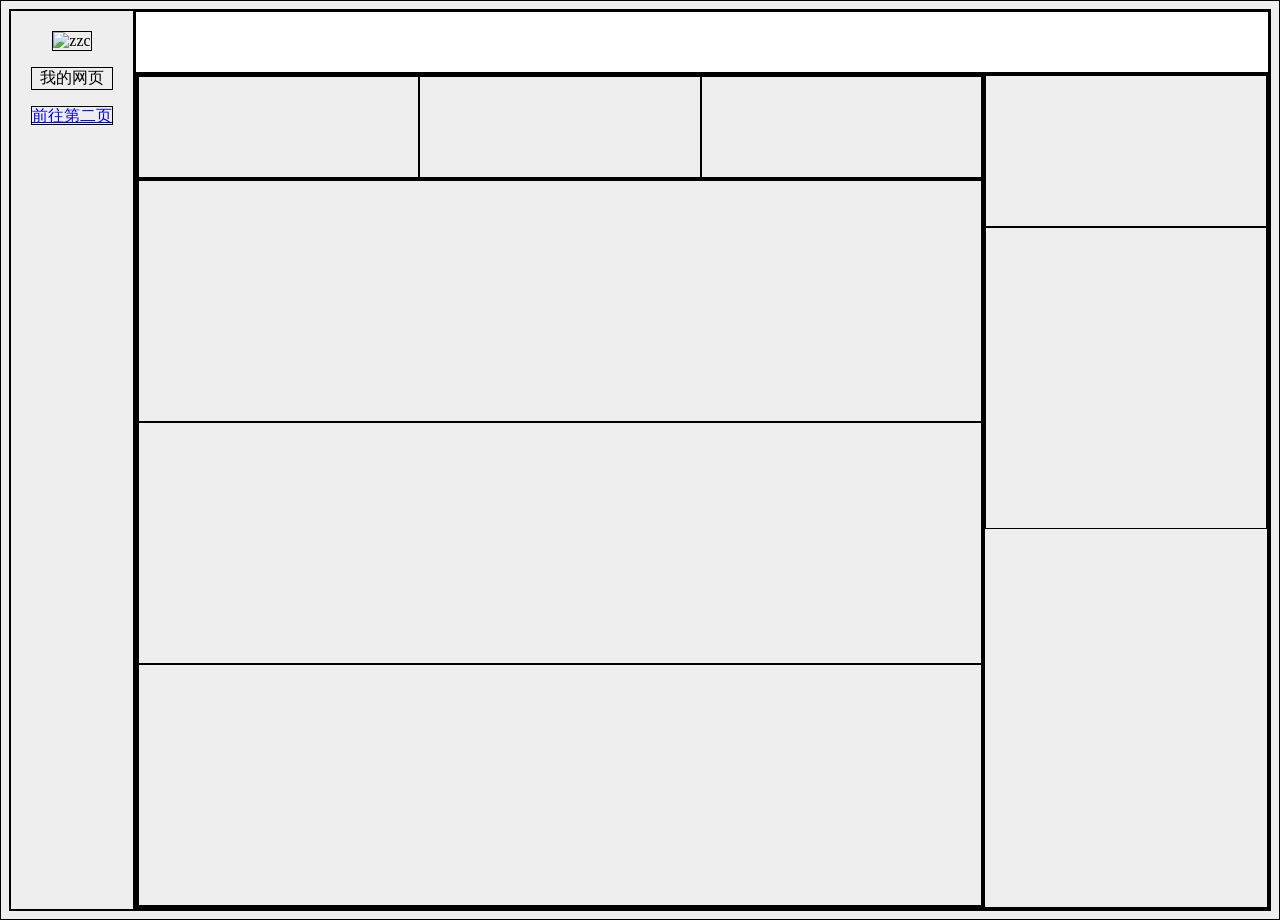
==== index.html @ 5f850999 "Update index.html" ====
<!--
 * @Author: YZXHSY 251220155@smail.nju.edu.cn
 * @Date: 2026-02-14 17:39:37
 * @LastEditors: YZXHSY 251220155@smail.nju.edu.cn
 * @LastEditTime: 2026-02-18 14:46:13
 * @FilePath: \my_website\index.html
 * @Description: 这是默认设置,请设置`customMade`, 打开koroFileHeader查看配置 进行设置: https://github.com/OBKoro1/koro1FileHeader/wiki/%E9%85%8D%E7%BD%AE
-->
<!doctype html>
<!--doc type-->
<html lang="ch-CN">
  <!--main language-->
  <head>
    <meta charset="UTF-8" />
    <meta name="viewport" content="width=device-width, initial-scale=1.0" />
    <title>Document</title>
    <style>
      body {
        height: 100vh;
        display: flex;
        background-color: #eee;
        font-size: medium;
      }
      * {
        border: 1px solid black;
      }
      .flex {
        display: flex;
      }
      .flex1 {
        flex: 1;
      }
      .column {
        flex-direction: column;
      }
      .row {
        flex-direction: row;
      }
      .white {
        background-color: #fff;
      }
      .mg8 {
        margin: 8;
      }
      .mgr8 {
        margin-right: 8;
      }
      .mgt8 {
        margin-top: 8;
      }
      #one {
        color: red;
        font-size: medium;
      }
      .my_style {
        color: black;
        font-size: x-large;
      }
    </style>
  </head>
  <body class="flex">
    <div style="text-align: center; padding: 20px" class="while">
      <!--侧边栏-->
      <img
        src="pic/my_im
      age.webp"
        alt="zzc"
        width="111px"
        height="111px"
      />
      <p>我的网页</p>
      <a href="/new_page.html"> 前往第二页</a>
    </div>

    <div class="flex1 flex column">
      <!--主界面-->
      <div style="height: 60px" class="white"><!--头部栏--></div>
      <div class="flex flex1">
        <div style="flex: 3" class="flex column">
          <!--左区要规定为flex底下才能用flex分配-->
          <!--左区-->
          <div class="flex mg8">
            <!--数据块-->
            <div class="flex flex1" style="height: 100px"></div>
            <div class="flex flex1" style="height: 100px"></div>
            <div class="flex flex1" style="height: 100px"></div>
          </div>
          <div class="flex flex1 column mg8">
            <!--列表区-->
            <div class="flex flex1"></div>
            <div class="flex flex1"></div>
            <div class="flex flex1"></div>
          </div>
        </div>
        <div style="flex: 1">
          <!--右区-->
          <div style="height: 150px" class="column">
            <!--提示区-->
          </div>
          <div style="height: 300px" class="column">
            <!--消息区-->
          </div>
        </div>
      </div>
    </div>
  </body>
</html>
<!--在 HTML 中，class属性可以同时写多个类名，
只需要用空格隔开即可。浏览器会把这三个类的样式规则叠加应用到这个元素上。-->
<!--横向默认，不用特别写-->
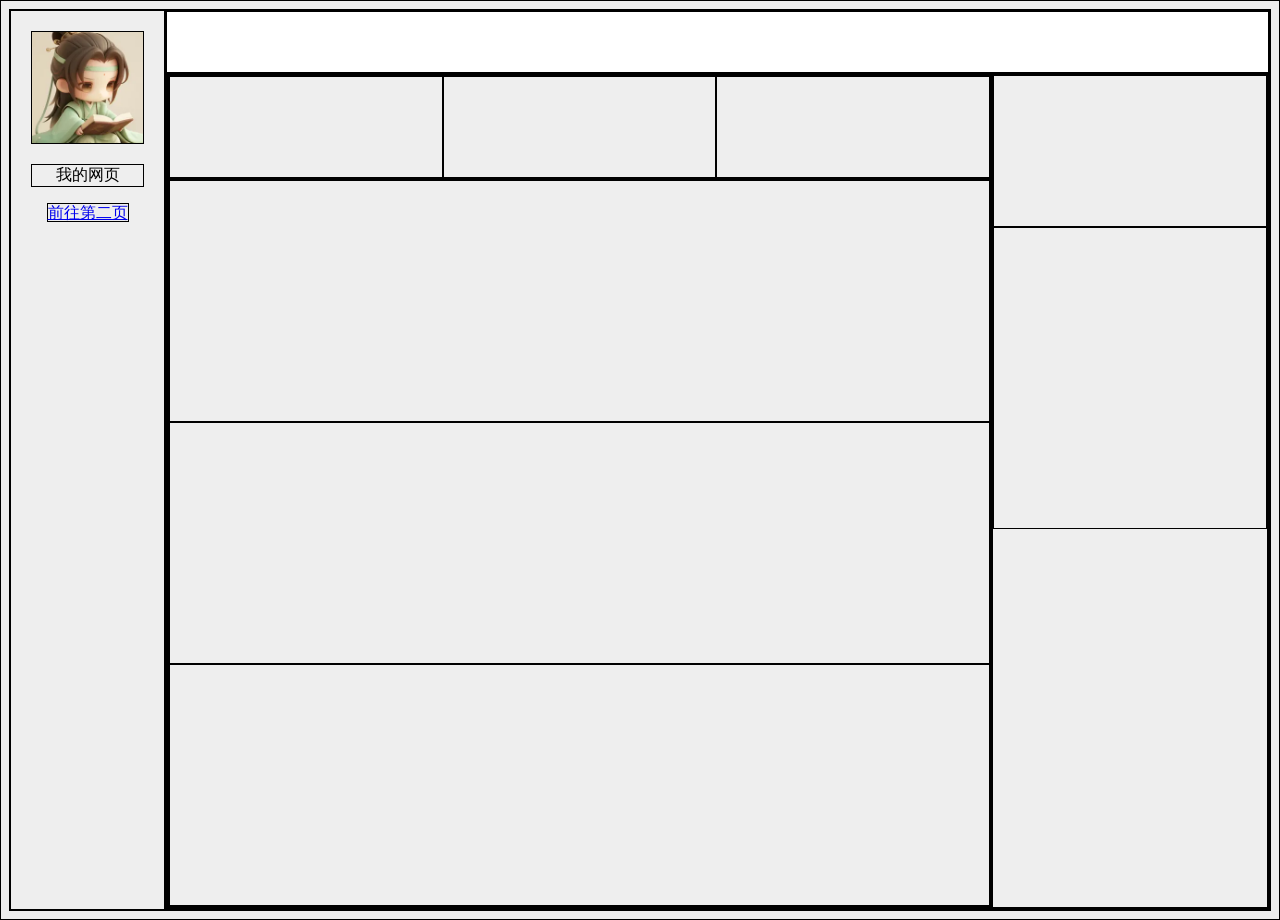
==== commit 3a14a680: "Update index.html" ====
--- a/index.html
+++ b/index.html
@@ -62,14 +62,13 @@
     <div style="text-align: center; padding: 20px" class="while">
       <!--侧边栏-->
       <img
-        src="pic/my_im
-      age.webp"
+        src="pic/my_image.webp"
         alt="zzc"
         width="111px"
         height="111px"
       />
       <p>我的网页</p>
-      <a href="/new_page.html"> 前往第二页</a>
+      <a href="new_page.html"> 前往第二页</a>
     </div>
 
     <div class="flex1 flex column">
@@ -108,3 +107,4 @@
 <!--在 HTML 中，class属性可以同时写多个类名，
 只需要用空格隔开即可。浏览器会把这三个类的样式规则叠加应用到这个元素上。-->
 <!--横向默认，不用特别写-->
+
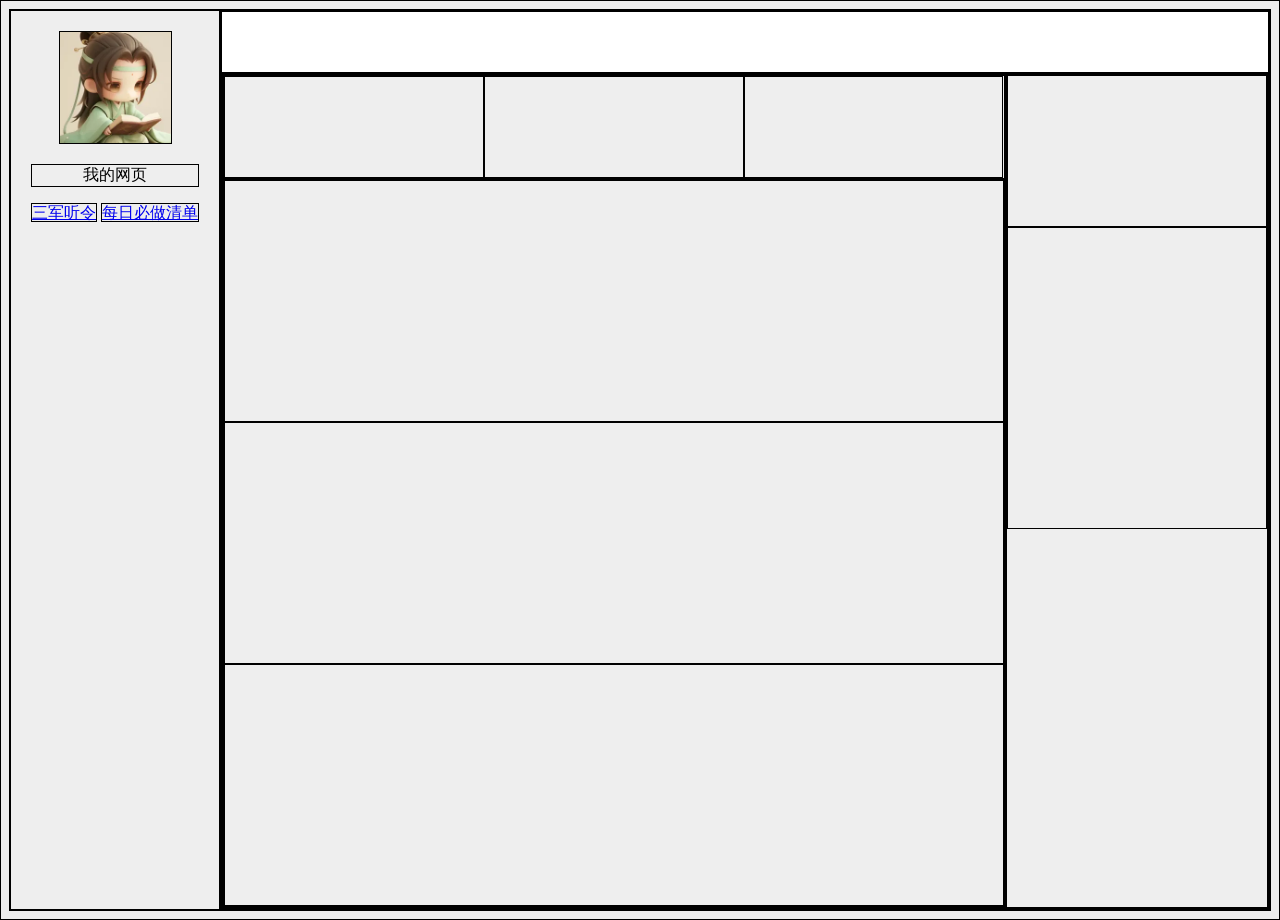
==== commit e9b7a078: "Update index.html" ====
--- a/index.html
+++ b/index.html
@@ -68,7 +68,8 @@
         height="111px"
       />
       <p>我的网页</p>
-      <a href="new_page.html"> 前往第二页</a>
+      <a href="new_page.html"> 三军听令</a>
+      <a href="/start.html"> 每日必做清单</a>
     </div>
 
     <div class="flex1 flex column">
@@ -108,3 +109,4 @@
 只需要用空格隔开即可。浏览器会把这三个类的样式规则叠加应用到这个元素上。-->
 <!--横向默认，不用特别写-->
 
+
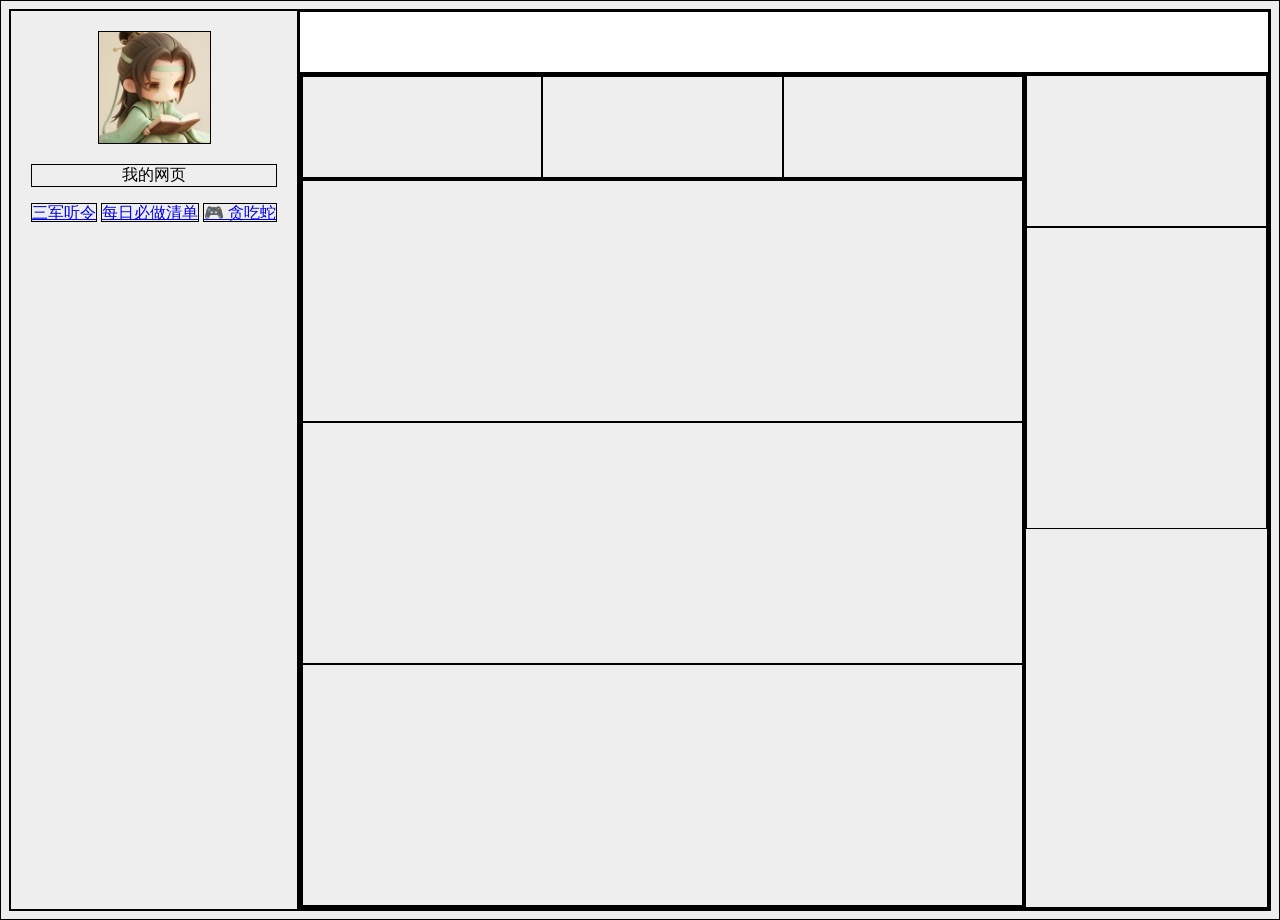
==== commit b76db78e: "feat: 添加贪吃蛇游戏 - 新增 game.html 游戏页面（深色主题） - 新增 snake.js 游戏逻辑 - 修改 index.html 添加游戏入口链接" ====
--- a/index.html
+++ b/index.html
@@ -69,7 +69,8 @@
       />
       <p>我的网页</p>
       <a href="new_page.html"> 三军听令</a>
-      <a href="/start.html"> 每日必做清单</a>
+      <a href="start.html"> 每日必做清单</a>
+      <a href="game.html"> 🎮 贪吃蛇</a>
     </div>
 
     <div class="flex1 flex column">
@@ -110,3 +111,4 @@
 <!--横向默认，不用特别写-->
 
 
+
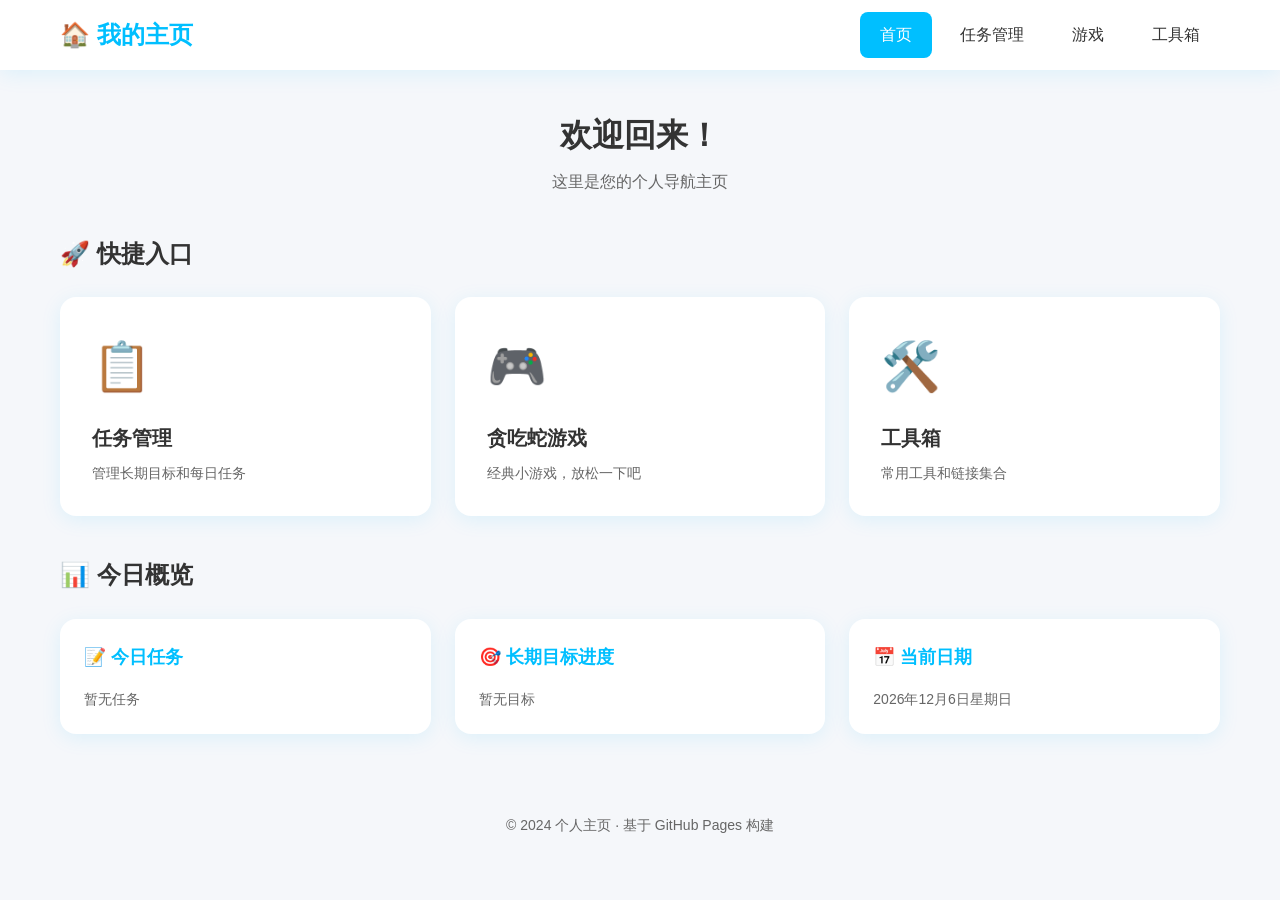
==== commit 18290e87: "feat: 全新个人网站设计 - 新增 style.css 公共样式文件（天蓝色主题） - 重写 index.html：现代简约首页，顶部导航+卡片入口+今日概览 - 重写 new_page.html" ====
--- a/index.html
+++ b/index.html
@@ -1,114 +1,94 @@
-<!--
- * @Author: YZXHSY 251220155@smail.nju.edu.cn
- * @Date: 2026-02-14 17:39:37
- * @LastEditors: YZXHSY 251220155@smail.nju.edu.cn
- * @LastEditTime: 2026-02-18 14:46:13
- * @FilePath: \my_website\index.html
- * @Description: 这是默认设置,请设置`customMade`, 打开koroFileHeader查看配置 进行设置: https://github.com/OBKoro1/koro1FileHeader/wiki/%E9%85%8D%E7%BD%AE
--->
-<!doctype html>
-<!--doc type-->
-<html lang="ch-CN">
-  <!--main language-->
-  <head>
-    <meta charset="UTF-8" />
-    <meta name="viewport" content="width=device-width, initial-scale=1.0" />
-    <title>Document</title>
-    <style>
-      body {
-        height: 100vh;
-        display: flex;
-        background-color: #eee;
-        font-size: medium;
-      }
-      * {
-        border: 1px solid black;
-      }
-      .flex {
-        display: flex;
-      }
-      .flex1 {
-        flex: 1;
-      }
-      .column {
-        flex-direction: column;
-      }
-      .row {
-        flex-direction: row;
-      }
-      .white {
-        background-color: #fff;
-      }
-      .mg8 {
-        margin: 8;
-      }
-      .mgr8 {
-        margin-right: 8;
-      }
-      .mgt8 {
-        margin-top: 8;
-      }
-      #one {
-        color: red;
-        font-size: medium;
-      }
-      .my_style {
-        color: black;
-        font-size: x-large;
-      }
-    </style>
-  </head>
-  <body class="flex">
-    <div style="text-align: center; padding: 20px" class="while">
-      <!--侧边栏-->
-      <img
-        src="pic/my_image.webp"
-        alt="zzc"
-        width="111px"
-        height="111px"
-      />
-      <p>我的网页</p>
-      <a href="new_page.html"> 三军听令</a>
-      <a href="start.html"> 每日必做清单</a>
-      <a href="game.html"> 🎮 贪吃蛇</a>
-    </div>
-
-    <div class="flex1 flex column">
-      <!--主界面-->
-      <div style="height: 60px" class="white"><!--头部栏--></div>
-      <div class="flex flex1">
-        <div style="flex: 3" class="flex column">
-          <!--左区要规定为flex底下才能用flex分配-->
-          <!--左区-->
-          <div class="flex mg8">
-            <!--数据块-->
-            <div class="flex flex1" style="height: 100px"></div>
-            <div class="flex flex1" style="height: 100px"></div>
-            <div class="flex flex1" style="height: 100px"></div>
-          </div>
-          <div class="flex flex1 column mg8">
-            <!--列表区-->
-            <div class="flex flex1"></div>
-            <div class="flex flex1"></div>
-            <div class="flex flex1"></div>
-          </div>
-        </div>
-        <div style="flex: 1">
-          <!--右区-->
-          <div style="height: 150px" class="column">
-            <!--提示区-->
-          </div>
-          <div style="height: 300px" class="column">
-            <!--消息区-->
-          </div>
-        </div>
-      </div>
-    </div>
-  </body>
-</html>
-<!--在 HTML 中，class属性可以同时写多个类名，
-只需要用空格隔开即可。浏览器会把这三个类的样式规则叠加应用到这个元素上。-->
-<!--横向默认，不用特别写-->
-
-
-
+<!DOCTYPE html>
+<html lang="zh-CN">
+  <head>
+    <meta charset="UTF-8" />
+    <meta name="viewport" content="width=device-width, initial-scale=1.0" />
+    <title>个人主页</title>
+    <link rel="stylesheet" href="style.css" />
+  </head>
+  <body>
+    <nav class="navbar">
+      <div class="container">
+        <a href="index.html" class="logo">🏠 我的主页</a>
+        <div class="nav-links">
+          <a href="index.html" class="nav-link active">首页</a>
+          <a href="start.html" class="nav-link">任务管理</a>
+          <a href="game.html" class="nav-link">游戏</a>
+          <a href="new_page.html" class="nav-link">工具箱</a>
+        </div>
+      </div>
+    </nav>
+
+    <main class="main-content">
+      <div class="container">
+        <div class="hero">
+          <h1>欢迎回来！</h1>
+          <p>这里是您的个人导航主页</p>
+        </div>
+
+        <h2 class="section-title">🚀 快捷入口</h2>
+        <div class="cards-grid">
+          <a href="start.html" class="card">
+            <div class="card-icon">📋</div>
+            <div class="card-title">任务管理</div>
+            <div class="card-desc">管理长期目标和每日任务</div>
+          </a>
+          <a href="game.html" class="card">
+            <div class="card-icon">🎮</div>
+            <div class="card-title">贪吃蛇游戏</div>
+            <div class="card-desc">经典小游戏，放松一下吧</div>
+          </a>
+          <a href="new_page.html" class="card">
+            <div class="card-icon">🛠️</div>
+            <div class="card-title">工具箱</div>
+            <div class="card-desc">常用工具和链接集合</div>
+          </a>
+        </div>
+
+        <h2 class="section-title">📊 今日概览</h2>
+        <div class="info-grid">
+          <div class="info-card">
+            <h3>📝 今日任务</h3>
+            <p id="todayTask">暂无任务</p>
+          </div>
+          <div class="info-card">
+            <h3>🎯 长期目标进度</h3>
+            <p id="goalProgress">暂无目标</p>
+          </div>
+          <div class="info-card">
+            <h3>📅 当前日期</h3>
+            <p id="currentDate"></p>
+          </div>
+        </div>
+      </div>
+    </main>
+
+    <footer class="footer">
+      <div class="container">
+        <p>© 2024 个人主页 · 基于 GitHub Pages 构建</p>
+      </div>
+    </footer>
+
+    <script>
+      const date = new Date();
+      const options = { year: 'numeric', month: 'long', day: 'numeric', weekday: 'long' };
+      document.getElementById('currentDate').textContent = date.toLocaleDateString('zh-CN', options);
+
+      const tasks = JSON.parse(localStorage.getItem('tasks') || '{}');
+      const today = date.toISOString().split('T')[0];
+      const todayTasks = tasks[today] || [];
+      if (todayTasks.length > 0) {
+        const completed = todayTasks.filter(t => t.completed).length;
+        document.getElementById('todayTask').textContent = 
+          `今日共 ${todayTasks.length} 个任务，已完成 ${completed} 个`;
+      }
+
+      const goals = JSON.parse(localStorage.getItem('goals') || '[]');
+      if (goals.length > 0) {
+        const completed = goals.filter(g => g.completed).length;
+        document.getElementById('goalProgress').textContent = 
+          `共 ${goals.length} 个目标，已完成 ${completed} 个`;
+      }
+    </script>
+  </body>
+</html>
--- a/style.css
+++ b/style.css
@@ -0,0 +1,224 @@
+:root {
+  --primary: #00BFFF;
+  --primary-light: #87CEFA;
+  --primary-dark: #0099CC;
+  --bg: #f5f7fa;
+  --bg-card: #ffffff;
+  --text: #333333;
+  --text-light: #666666;
+  --shadow: 0 4px 20px rgba(0, 191, 255, 0.1);
+  --shadow-hover: 0 8px 30px rgba(0, 191, 255, 0.2);
+  --radius: 16px;
+}
+
+* {
+  margin: 0;
+  padding: 0;
+  box-sizing: border-box;
+}
+
+body {
+  font-family: 'Segoe UI', 'PingFang SC', -apple-system, sans-serif;
+  background: var(--bg);
+  color: var(--text);
+  line-height: 1.6;
+}
+
+.container {
+  max-width: 1200px;
+  margin: 0 auto;
+  padding: 0 20px;
+}
+
+.navbar {
+  background: var(--bg-card);
+  box-shadow: var(--shadow);
+  position: sticky;
+  top: 0;
+  z-index: 100;
+}
+
+.navbar .container {
+  display: flex;
+  align-items: center;
+  justify-content: space-between;
+  height: 70px;
+}
+
+.logo {
+  font-size: 24px;
+  font-weight: bold;
+  color: var(--primary);
+  text-decoration: none;
+  display: flex;
+  align-items: center;
+  gap: 8px;
+}
+
+.nav-links {
+  display: flex;
+  gap: 8px;
+}
+
+.nav-link {
+  padding: 10px 20px;
+  text-decoration: none;
+  color: var(--text);
+  border-radius: 8px;
+  transition: all 0.3s;
+  font-weight: 500;
+}
+
+.nav-link:hover {
+  background: rgba(0, 191, 255, 0.1);
+  color: var(--primary);
+}
+
+.nav-link.active {
+  background: var(--primary);
+  color: white;
+}
+
+.main-content {
+  padding: 40px 0;
+}
+
+.hero {
+  text-align: center;
+  margin-bottom: 40px;
+}
+
+.hero h1 {
+  font-size: 32px;
+  margin-bottom: 8px;
+  color: var(--text);
+}
+
+.hero p {
+  color: var(--text-light);
+  font-size: 16px;
+}
+
+.cards-grid {
+  display: grid;
+  grid-template-columns: repeat(auto-fit, minmax(280px, 1fr));
+  gap: 24px;
+  margin-bottom: 40px;
+}
+
+.card {
+  background: var(--bg-card);
+  border-radius: var(--radius);
+  padding: 32px;
+  box-shadow: var(--shadow);
+  transition: all 0.3s;
+  cursor: pointer;
+  text-decoration: none;
+  display: block;
+  color: inherit;
+}
+
+.card:hover {
+  transform: translateY(-4px);
+  box-shadow: var(--shadow-hover);
+}
+
+.card-icon {
+  font-size: 48px;
+  margin-bottom: 16px;
+}
+
+.card-title {
+  font-size: 20px;
+  font-weight: 600;
+  margin-bottom: 8px;
+  color: var(--text);
+}
+
+.card-desc {
+  color: var(--text-light);
+  font-size: 14px;
+}
+
+.section-title {
+  font-size: 24px;
+  margin-bottom: 24px;
+  color: var(--text);
+  display: flex;
+  align-items: center;
+  gap: 12px;
+}
+
+.info-grid {
+  display: grid;
+  grid-template-columns: repeat(auto-fit, minmax(300px, 1fr));
+  gap: 24px;
+}
+
+.info-card {
+  background: var(--bg-card);
+  border-radius: var(--radius);
+  padding: 24px;
+  box-shadow: var(--shadow);
+}
+
+.info-card h3 {
+  font-size: 18px;
+  margin-bottom: 16px;
+  color: var(--primary);
+  display: flex;
+  align-items: center;
+  gap: 8px;
+}
+
+.info-card p {
+  color: var(--text-light);
+  font-size: 14px;
+}
+
+.btn {
+  display: inline-block;
+  padding: 12px 24px;
+  background: var(--primary);
+  color: white;
+  text-decoration: none;
+  border-radius: 8px;
+  font-weight: 500;
+  transition: all 0.3s;
+  border: none;
+  cursor: pointer;
+}
+
+.btn:hover {
+  background: var(--primary-dark);
+  transform: translateY(-2px);
+}
+
+.footer {
+  text-align: center;
+  padding: 40px 0;
+  color: var(--text-light);
+  font-size: 14px;
+}
+
+@media (max-width: 768px) {
+  .navbar .container {
+    flex-direction: column;
+    height: auto;
+    padding: 16px;
+    gap: 16px;
+  }
+  
+  .nav-links {
+    flex-wrap: wrap;
+    justify-content: center;
+  }
+  
+  .hero h1 {
+    font-size: 24px;
+  }
+  
+  .cards-grid {
+    grid-template-columns: 1fr;
+  }
+}
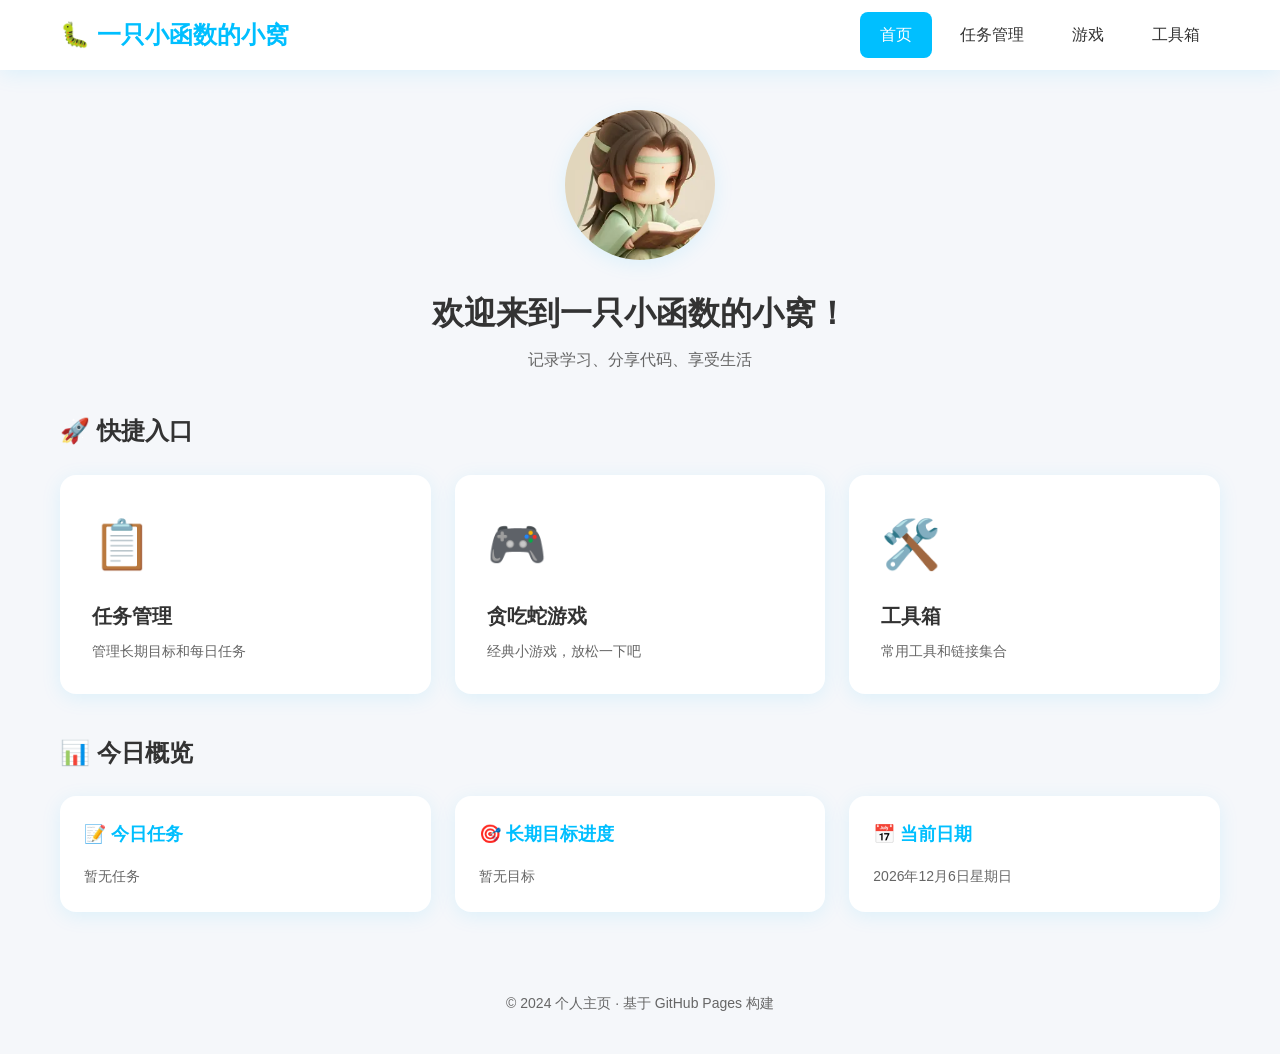
==== commit 99876c13: "feat: 添加吉祥物和更新标题 - 首页标题改为'一只小函数的小窝' - 添加吉祥物图片到首页 - 添加吉祥物样式（悬停动画）" ====
--- a/index.html
+++ b/index.html
@@ -9,7 +9,7 @@
   <body>
     <nav class="navbar">
       <div class="container">
-        <a href="index.html" class="logo">🏠 我的主页</a>
+        <a href="index.html" class="logo">🐛 一只小函数的小窝</a>
         <div class="nav-links">
           <a href="index.html" class="nav-link active">首页</a>
           <a href="start.html" class="nav-link">任务管理</a>
@@ -22,8 +22,9 @@
     <main class="main-content">
       <div class="container">
         <div class="hero">
-          <h1>欢迎回来！</h1>
-          <p>这里是您的个人导航主页</p>
+          <img src="mascot.png" alt="吉祥物" class="mascot" />
+          <h1>欢迎来到一只小函数的小窝！</h1>
+          <p>记录学习、分享代码、享受生活</p>
         </div>
 
         <h2 class="section-title">🚀 快捷入口</h2>
--- a/style.css
+++ b/style.css
@@ -88,6 +88,20 @@
   margin-bottom: 40px;
 }
 
+.hero .mascot {
+  width: 150px;
+  height: 150px;
+  border-radius: 50%;
+  margin-bottom: 20px;
+  object-fit: cover;
+  box-shadow: var(--shadow);
+  transition: transform 0.3s;
+}
+
+.hero .mascot:hover {
+  transform: scale(1.1) rotate(5deg);
+}
+
 .hero h1 {
   font-size: 32px;
   margin-bottom: 8px;
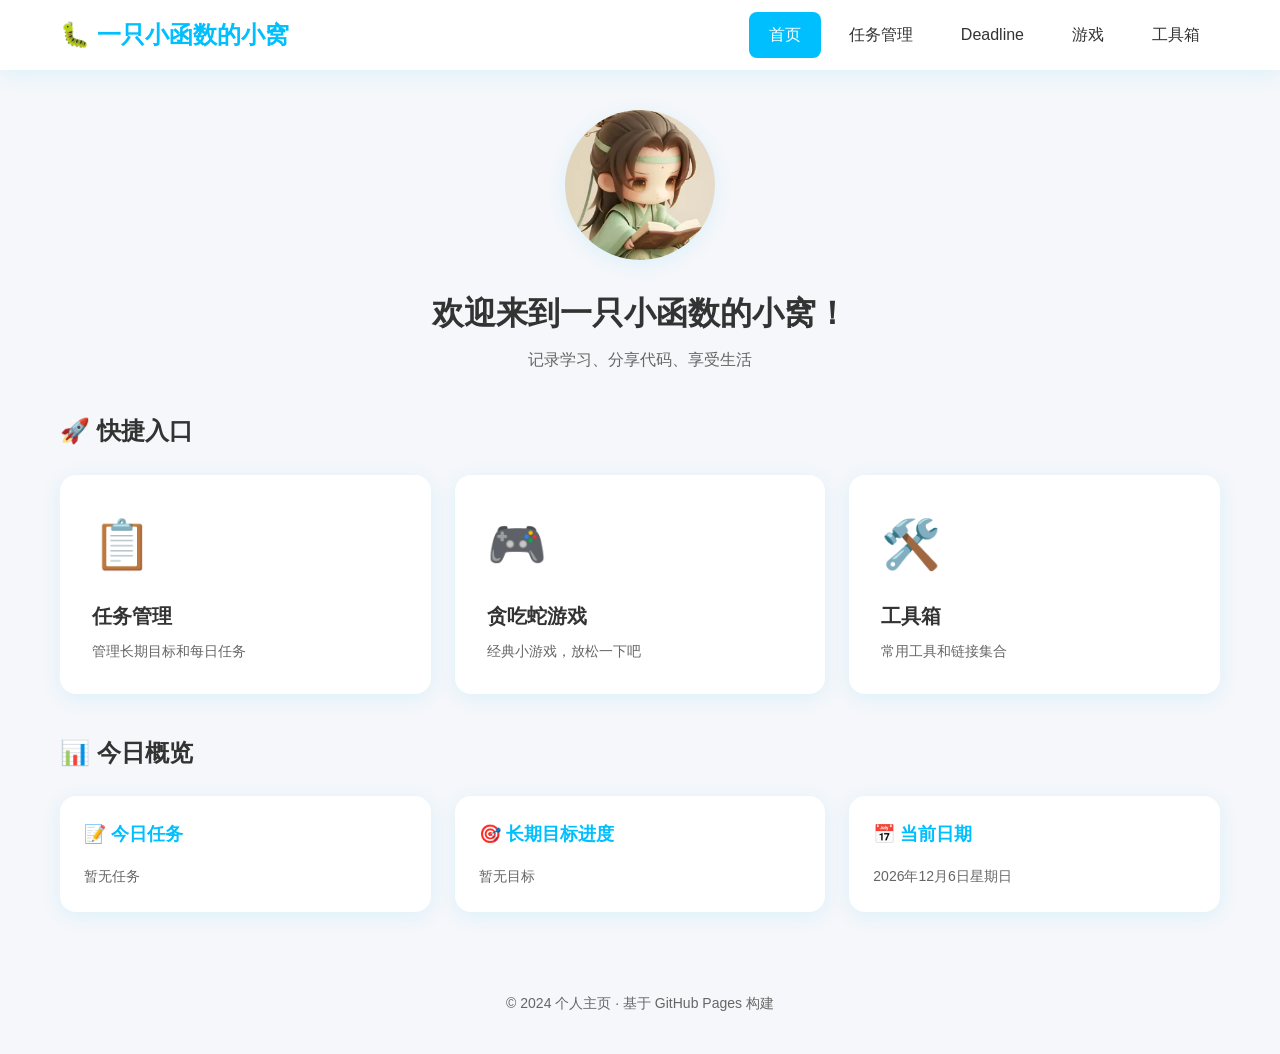
==== commit 2b79eeb5: "新增DDL功能" ====
--- a/index.html
+++ b/index.html
@@ -13,6 +13,7 @@
         <div class="nav-links">
           <a href="index.html" class="nav-link active">首页</a>
           <a href="start.html" class="nav-link">任务管理</a>
+          <a href="deadline.html" class="nav-link">Deadline</a>
           <a href="game.html" class="nav-link">游戏</a>
           <a href="new_page.html" class="nav-link">工具箱</a>
         </div>
